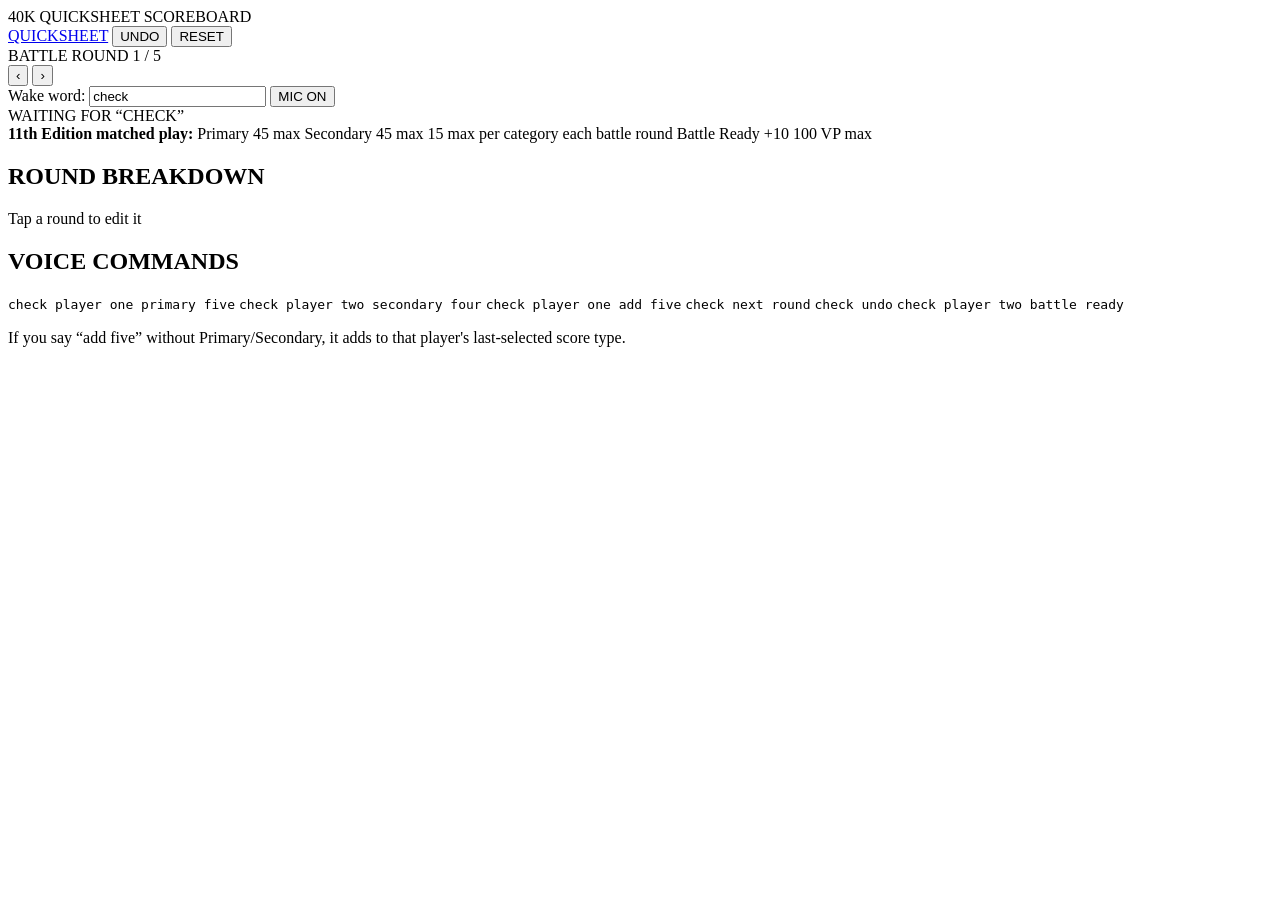
==== scoreboard/index.html @ 9adc4ce3 "Add 11th edition voice scoreboard" ====
<!doctype html>
<html lang="en">
<head>
  <meta charset="utf-8">
  <meta name="viewport" content="width=device-width, initial-scale=1, viewport-fit=cover">
  <meta name="theme-color" content="#0e1a22">
  <title>40K QuickSheet Scoreboard</title>
  <link rel="stylesheet" href="scoreboard.css?v=0.1">
</head>
<body>
  <div id="scoreApp">
    <header class="score-topbar">
      <div class="score-brand">40K QUICKSHEET <span>SCOREBOARD</span></div>
      <div class="top-actions">
        <a class="btn subtle" href="../">QUICKSHEET</a>
        <button id="undoBtn" class="btn subtle" type="button">UNDO</button>
        <button id="resetBtn" class="btn danger" type="button">RESET</button>
      </div>
      <div class="voice-row">
        <div id="roundLabel" class="round-pill">BATTLE ROUND 1 / 5</div>
        <button id="prevRound" class="round-btn" type="button">‹</button>
        <button id="nextRound" class="round-btn" type="button">›</button>
        <div class="grow"></div>
        <label for="wakeWord">Wake word:</label>
        <input id="wakeWord" class="wake-input" value="check" autocomplete="off" spellcheck="false">
        <button id="micToggle" class="btn mic-on" type="button">MIC ON</button>
        <div id="voiceStatus" class="voice-status"><span class="voice-dot"></span>WAITING FOR “CHECK”</div>
      </div>
    </header>

    <main>
      <section class="rules-strip">
        <strong>11th Edition matched play:</strong>
        <span>Primary 45 max</span>
        <span>Secondary 45 max</span>
        <span>15 max per category each battle round</span>
        <span>Battle Ready +10</span>
        <span>100 VP max</span>
      </section>

      <section id="players" class="players"></section>

      <section class="round-history">
        <div class="history-head">
          <h2>ROUND BREAKDOWN</h2>
          <div class="hint">Tap a round to edit it</div>
        </div>
        <div id="roundGrid" class="round-grid"></div>
      </section>

      <section class="voice-help">
        <h2>VOICE COMMANDS</h2>
        <div class="commands">
          <code>check player one primary five</code>
          <code>check player two secondary four</code>
          <code>check player one add five</code>
          <code>check next round</code>
          <code>check undo</code>
          <code>check player two battle ready</code>
        </div>
        <p id="commandNote">If you say “add five” without Primary/Secondary, it adds to that player's last-selected score type.</p>
      </section>
    </main>

    <div id="toast" class="toast" aria-live="polite"></div>

    <dialog id="resetDialog">
      <form method="dialog" class="dialog-card">
        <h2>Reset scoreboard?</h2>
        <p>This clears both players and all five battle rounds.</p>
        <div class="dialog-actions">
          <button value="cancel" class="btn subtle">CANCEL</button>
          <button id="confirmReset" value="default" class="btn danger">RESET SCORES</button>
        </div>
      </form>
    </dialog>

    <script src="scoreboard.js?v=0.1"></script>
  </div>
</body>
</html>
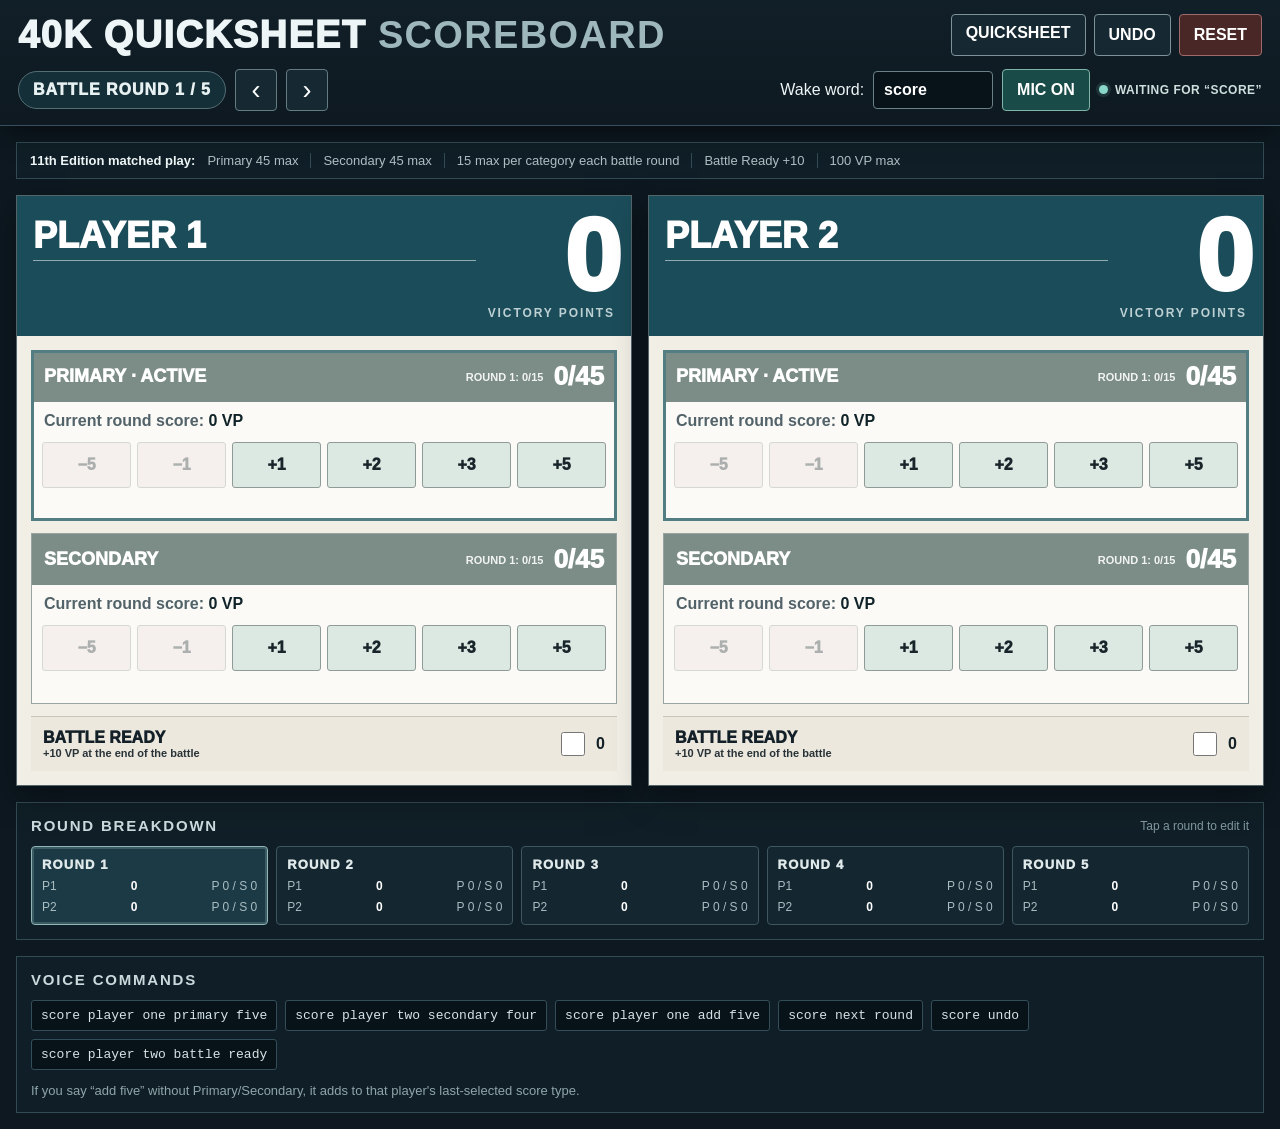
==== commit 59d469b6: "Update scoreboard wake word labels" ====
--- a/scoreboard/index.html
+++ b/scoreboard/index.html
@@ -22,9 +22,9 @@
         <button id="nextRound" class="round-btn" type="button">›</button>
         <div class="grow"></div>
         <label for="wakeWord">Wake word:</label>
-        <input id="wakeWord" class="wake-input" value="check" autocomplete="off" spellcheck="false">
+        <input id="wakeWord" class="wake-input" value="score" autocomplete="off" spellcheck="false">
         <button id="micToggle" class="btn mic-on" type="button">MIC ON</button>
-        <div id="voiceStatus" class="voice-status"><span class="voice-dot"></span>WAITING FOR “CHECK”</div>
+        <div id="voiceStatus" class="voice-status"><span class="voice-dot"></span>WAITING FOR “SCORE”</div>
       </div>
     </header>
 
@@ -51,12 +51,12 @@
       <section class="voice-help">
         <h2>VOICE COMMANDS</h2>
         <div class="commands">
-          <code>check player one primary five</code>
-          <code>check player two secondary four</code>
-          <code>check player one add five</code>
-          <code>check next round</code>
-          <code>check undo</code>
-          <code>check player two battle ready</code>
+          <code>score player one primary five</code>
+          <code>score player two secondary four</code>
+          <code>score player one add five</code>
+          <code>score next round</code>
+          <code>score undo</code>
+          <code>score player two battle ready</code>
         </div>
         <p id="commandNote">If you say “add five” without Primary/Secondary, it adds to that player's last-selected score type.</p>
       </section>
--- a/scoreboard/scoreboard.css
+++ b/scoreboard/scoreboard.css
@@ -0,0 +1,74 @@
+:root{
+  --bg:#0d1820;--bg2:#111f28;--panel:#142731;--panel2:#183440;--line:#36515b;
+  --text:#edf5f6;--muted:#9bb0b6;--teal:#2f7077;--green:#477a68;--red:#7c4141;
+  --paper:#f1eee6;--ink:#142027;--gold:#c4ae72;
+}
+*{box-sizing:border-box}
+html,body,#scoreApp{margin:0;min-height:100%;background:var(--bg);color:var(--text)}
+body{font-family:Inter,Segoe UI,Arial,sans-serif}
+button,input,a{font:inherit}
+button,a{touch-action:manipulation}
+.score-topbar{position:sticky;top:0;z-index:10;background:linear-gradient(180deg,#111f28,#0e1921);border-bottom:1px solid var(--line);padding:14px 18px;box-shadow:0 8px 24px #0006}
+.score-brand{font-size:clamp(22px,3vw,38px);font-weight:950;letter-spacing:.035em}
+.score-brand span{font-weight:700;color:#9db7bc}
+.top-actions{position:absolute;right:18px;top:14px;display:flex;gap:8px}
+.btn{border:1px solid #7d9299;background:#1b3b47;color:white;border-radius:4px;min-height:42px;padding:9px 14px;font-weight:900;text-decoration:none;cursor:pointer}
+.btn.subtle{background:#162932}.btn.danger{background:#4a2727;border-color:#a06a6a}
+.btn:hover{filter:brightness(1.13)}
+.voice-row{display:flex;align-items:center;gap:9px;margin-top:12px;min-width:0;flex-wrap:wrap}
+.grow{flex:1}
+.round-pill{font-weight:950;letter-spacing:.06em;color:#e8f1f1;background:#152f39;border:1px solid #536d75;border-radius:999px;padding:9px 14px}
+.round-btn{width:42px;height:42px;border-radius:4px;border:1px solid #647b82;background:#162932;color:white;font-size:27px;cursor:pointer}
+.wake-input{width:120px;background:#081319;border:1px solid #6b8188;color:white;padding:9px 10px;border-radius:4px;font-weight:900}
+.mic-on{background:#194b48;border-color:#7fb4a7}.mic-off{background:#402a2a;border-color:#a87878}
+.voice-status{font-size:12px;font-weight:900;letter-spacing:.04em;color:#cde0de;white-space:nowrap}
+.voice-dot{display:inline-block;width:9px;height:9px;border-radius:50%;background:#88d7c8;margin-right:7px;box-shadow:0 0 0 3px #88d7c822}
+main{padding:16px;max-width:1500px;margin:0 auto}
+.rules-strip{display:flex;gap:12px;align-items:center;flex-wrap:wrap;border:1px solid #334b55;background:#101f27;padding:10px 13px;color:#aebfc4;font-size:13px}
+.rules-strip strong{color:#eef5f6}.rules-strip span{padding-right:12px;border-right:1px solid #334b55}.rules-strip span:last-child{border:0}
+.players{display:grid;grid-template-columns:1fr 1fr;gap:16px;margin-top:16px}
+.player-card{background:var(--paper);color:var(--ink);border:1px solid #53656b;box-shadow:0 12px 32px #0005;min-width:0}
+.player-head{display:grid;grid-template-columns:1fr auto;gap:12px;align-items:start;background:#1b4c59;color:white;padding:16px}
+.player-name{font-size:clamp(22px,3vw,36px);font-weight:950;background:transparent;border:0;border-bottom:1px solid #91abb1;color:white;min-width:0;width:100%;padding:3px 0}
+.player-name:focus{outline:2px solid #d5ece8;outline-offset:3px}
+.total{text-align:right}
+.total-num{font-size:clamp(58px,8vw,108px);line-height:.85;font-weight:1000;letter-spacing:-.055em}
+.total-label{font-size:12px;font-weight:900;letter-spacing:.16em;color:#bdd0d4;margin-top:7px}
+.score-body{padding:14px}
+.score-type{border:1px solid #9aa4a2;margin-bottom:12px;background:#fbfaf6}
+.score-type.active{outline:3px solid #527d82;outline-offset:-3px}
+.score-type-head{display:grid;grid-template-columns:1fr auto auto;align-items:center;gap:10px;background:#7c8d88;color:white;padding:10px 12px;cursor:pointer}
+.score-type-title{font-size:18px;font-weight:950}
+.score-type-total{font-size:26px;font-weight:1000}
+.score-type-cap{font-size:11px;opacity:.9;font-weight:800}
+.current-round{padding:10px 12px 4px;font-weight:800;color:#526269}
+.current-round strong{color:#102329}
+.score-buttons{display:grid;grid-template-columns:repeat(6,1fr);gap:6px;padding:8px 10px 12px}
+.score-btn{min-height:46px;border:1px solid #8f9b98;background:#e3e4df;color:#18252a;font-weight:950;border-radius:3px;cursor:pointer}
+.score-btn.plus{background:#dce9e3}.score-btn.minus{background:#eadfdd}
+.score-btn:disabled{opacity:.35;cursor:not-allowed}
+.battle-ready{display:flex;align-items:center;justify-content:space-between;gap:12px;padding:12px;border-top:1px solid #c9c5ba;background:#ece8de}
+.battle-ready label{font-weight:950}
+.switch{display:flex;align-items:center;gap:8px}
+.switch input{width:24px;height:24px}
+.cap-warning{min-height:20px;color:#8f3e37;font-size:12px;font-weight:800;padding:0 12px 10px}
+.round-history,.voice-help{margin-top:16px;border:1px solid #334b55;background:#101f27;padding:14px}
+.history-head{display:flex;align-items:center;justify-content:space-between;gap:12px}.history-head h2,.voice-help h2{font-size:15px;letter-spacing:.12em;margin:0;color:#c9d9dc}.hint{color:#81979d;font-size:12px}
+.round-grid{display:grid;grid-template-columns:repeat(5,1fr);gap:8px;margin-top:12px}
+.round-card{border:1px solid #3d5660;background:#142630;color:#dfe9ea;border-radius:4px;padding:10px;cursor:pointer;text-align:left}
+.round-card.active{border-color:#91b6b7;background:#1c3a46;box-shadow:inset 0 0 0 2px #91b6b744}
+.round-no{font-weight:950;font-size:13px;letter-spacing:.09em}.round-row{display:flex;justify-content:space-between;gap:8px;margin-top:7px;font-size:12px;color:#a9bdc1}.round-row b{color:white}
+.commands{display:flex;gap:8px;flex-wrap:wrap;margin-top:12px}.commands code{background:#081319;border:1px solid #334e58;padding:7px 9px;border-radius:3px;color:#d4e3e5}.voice-help p{color:#8fa5aa;margin-bottom:0;font-size:13px}
+.toast{position:fixed;left:50%;bottom:24px;transform:translate(-50%,18px);background:#18323d;border:1px solid #7c979f;padding:11px 17px;opacity:0;pointer-events:none;transition:.16s;z-index:30;box-shadow:0 8px 28px #0008}.toast.show{opacity:1;transform:translate(-50%,0)}
+dialog{border:0;background:transparent}dialog::backdrop{background:#000a}.dialog-card{background:#132630;border:1px solid #5a727a;color:white;min-width:min(440px,90vw);padding:22px}.dialog-card h2{margin-top:0}.dialog-actions{display:flex;justify-content:flex-end;gap:8px;margin-top:18px}
+@media(max-width:900px){
+  .top-actions{position:static;margin-top:10px}
+  .players{grid-template-columns:1fr}
+  .round-grid{grid-template-columns:repeat(5,minmax(115px,1fr));overflow-x:auto;padding-bottom:4px}
+  .voice-status{width:100%}
+}
+@media(max-width:520px){
+  .score-topbar{padding:12px}.score-brand{font-size:22px}.top-actions{flex-wrap:wrap}.btn{padding:8px 10px}
+  main{padding:10px}.score-buttons{grid-template-columns:repeat(3,1fr)}.player-head{grid-template-columns:1fr}.total{text-align:left}.total-num{font-size:72px}
+  .rules-strip{font-size:12px}.round-grid{grid-template-columns:repeat(5,120px)}
+}
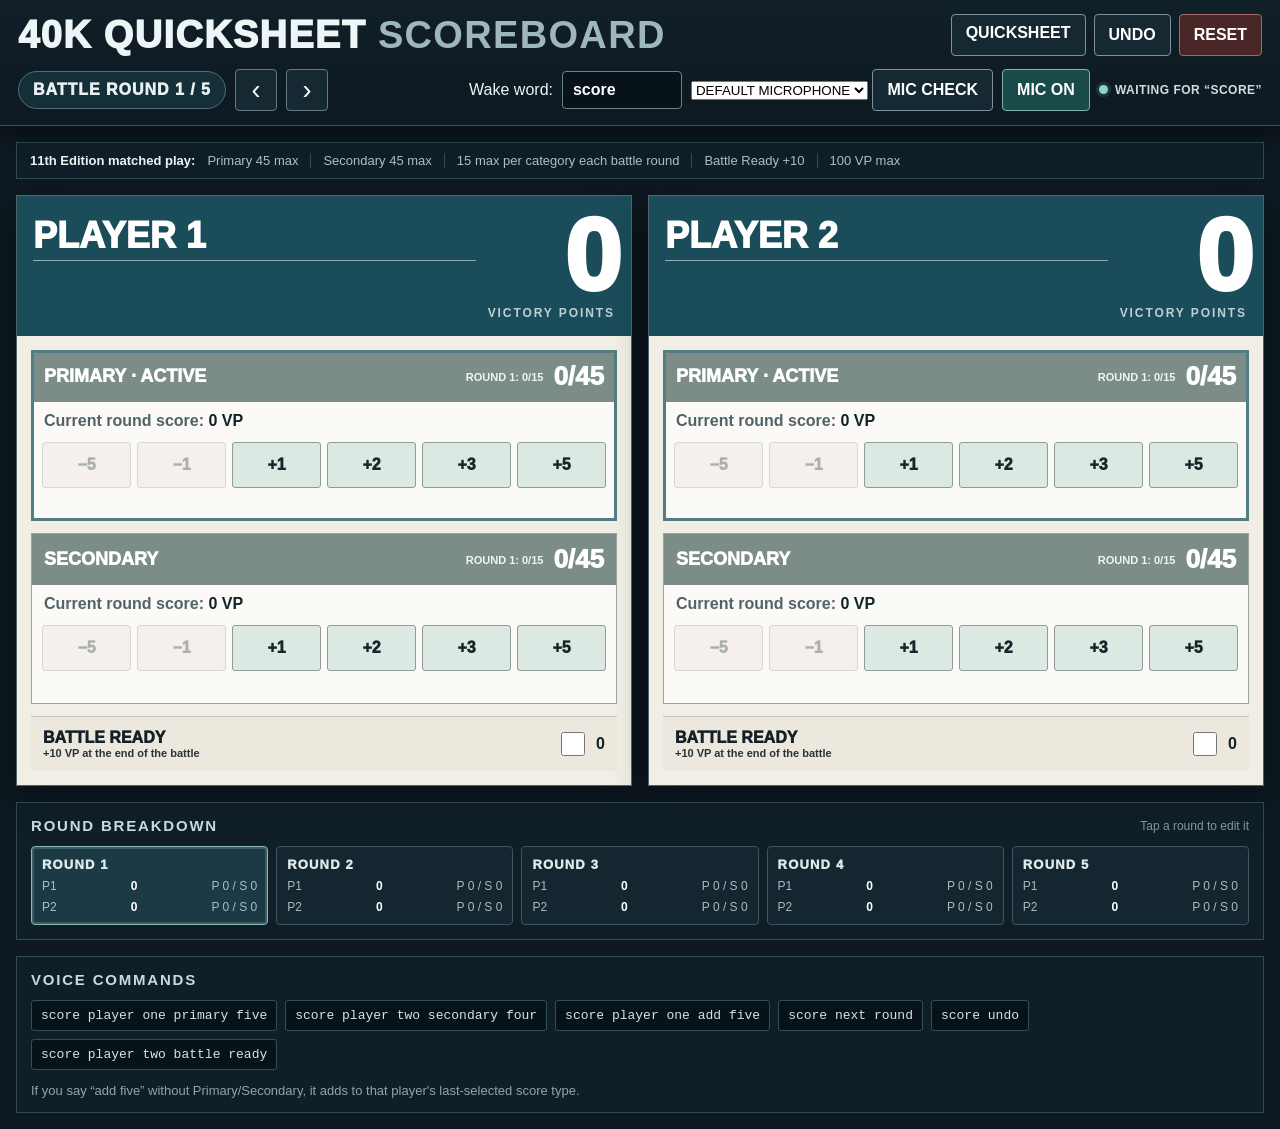
==== commit d7efd526: "Add microphone picker and mic check to scoreboard" ====
--- a/scoreboard/index.html
+++ b/scoreboard/index.html
@@ -5,7 +5,7 @@
   <meta name="viewport" content="width=device-width, initial-scale=1, viewport-fit=cover">
   <meta name="theme-color" content="#0e1a22">
   <title>40K QuickSheet Scoreboard</title>
-  <link rel="stylesheet" href="scoreboard.css?v=0.1">
+  <link rel="stylesheet" href="scoreboard.css?v=0.2">
 </head>
 <body>
   <div id="scoreApp">
@@ -23,6 +23,13 @@
         <div class="grow"></div>
         <label for="wakeWord">Wake word:</label>
         <input id="wakeWord" class="wake-input" value="score" autocomplete="off" spellcheck="false">
+        <div class="mic-picker">
+          <select id="micSelect" class="mic-select" aria-label="Microphone">
+            <option value="">DEFAULT MICROPHONE</option>
+          </select>
+          <button id="micCheck" class="btn subtle mic-check" type="button">MIC CHECK</button>
+          <div class="mic-meter" title="Microphone level"><span id="micLevel"></span></div>
+        </div>
         <button id="micToggle" class="btn mic-on" type="button">MIC ON</button>
         <div id="voiceStatus" class="voice-status"><span class="voice-dot"></span>WAITING FOR “SCORE”</div>
       </div>
@@ -75,7 +82,7 @@
       </form>
     </dialog>
 
-    <script src="scoreboard.js?v=0.1"></script>
+    <script src="scoreboard.js?v=0.2"></script>
   </div>
 </body>
 </html>
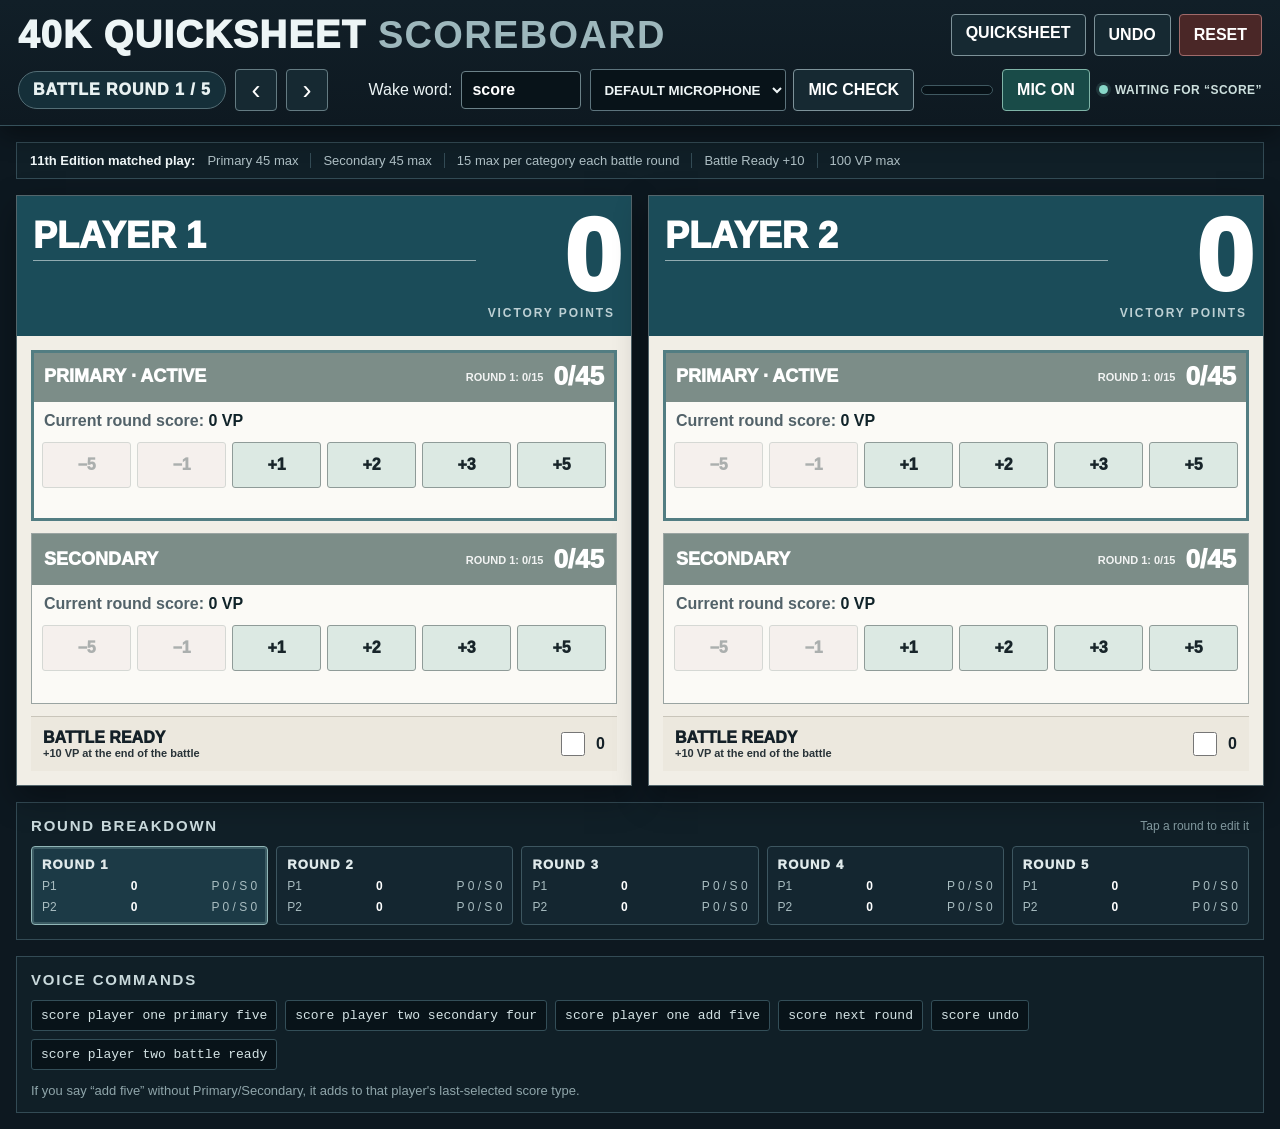
==== commit f9496b7b: "Refresh scoreboard voice script" ====
--- a/scoreboard/index.html
+++ b/scoreboard/index.html
@@ -82,7 +82,7 @@
       </form>
     </dialog>
 
-    <script src="scoreboard.js?v=0.2"></script>
+    <script src="scoreboard.js?v=0.3"></script>
   </div>
 </body>
 </html>
--- a/scoreboard/scoreboard.css
+++ b/scoreboard/scoreboard.css
@@ -72,3 +72,11 @@
   main{padding:10px}.score-buttons{grid-template-columns:repeat(3,1fr)}.player-head{grid-template-columns:1fr}.total{text-align:left}.total-num{font-size:72px}
   .rules-strip{font-size:12px}.round-grid{grid-template-columns:repeat(5,120px)}
 }
+
+.mic-picker{display:flex;align-items:center;gap:7px;min-width:0}
+.mic-select{max-width:230px;min-width:150px;height:42px;background:#081319;border:1px solid #5d747d;color:#eef5f6;border-radius:3px;padding:0 9px;font-weight:800}
+.mic-check{white-space:nowrap}
+.mic-meter{width:72px;height:10px;background:#071117;border:1px solid #405961;border-radius:999px;overflow:hidden;flex:0 0 auto}
+.mic-meter span{display:block;width:0;height:100%;background:#88d7c8;transition:width .06s linear}
+@media(max-width:1050px){.mic-picker{width:100%;order:3}.mic-select{flex:1;max-width:none}.mic-meter{width:90px}}
+@media(max-width:620px){.mic-picker{flex-wrap:wrap}.mic-select{min-width:180px}.mic-meter{flex:1;min-width:80px}}
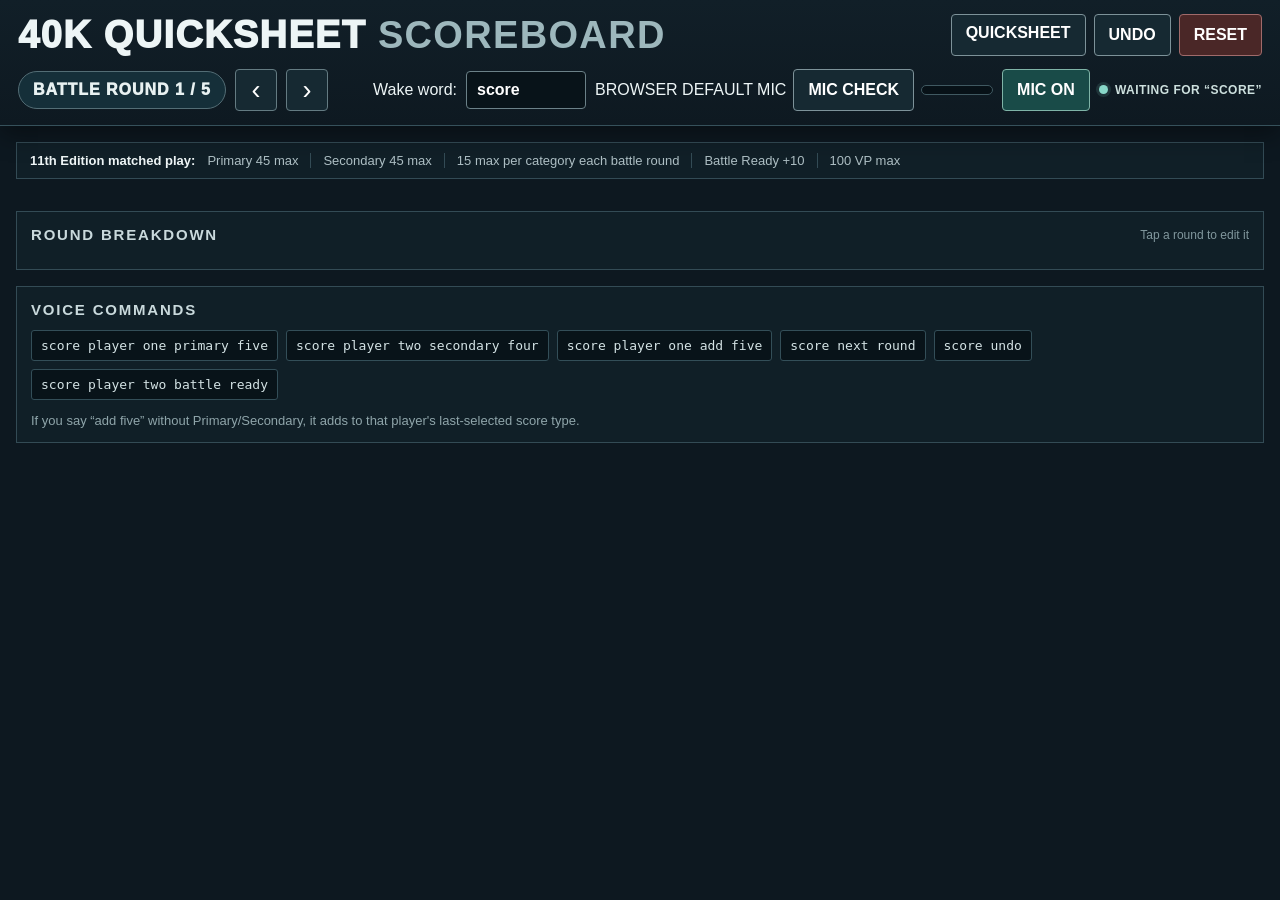
==== commit fbe2593f: "Remove misleading scoreboard microphone selector" ====
--- a/scoreboard/index.html
+++ b/scoreboard/index.html
@@ -5,7 +5,7 @@
   <meta name="viewport" content="width=device-width, initial-scale=1, viewport-fit=cover">
   <meta name="theme-color" content="#0e1a22">
   <title>40K QuickSheet Scoreboard</title>
-  <link rel="stylesheet" href="scoreboard.css?v=0.2">
+  <link rel="stylesheet" href="scoreboard.css?v=0.3">
 </head>
 <body>
   <div id="scoreApp">
@@ -24,9 +24,7 @@
         <label for="wakeWord">Wake word:</label>
         <input id="wakeWord" class="wake-input" value="score" autocomplete="off" spellcheck="false">
         <div class="mic-picker">
-          <select id="micSelect" class="mic-select" aria-label="Microphone">
-            <option value="">DEFAULT MICROPHONE</option>
-          </select>
+          <span class="mic-source">BROWSER DEFAULT MIC</span>
           <button id="micCheck" class="btn subtle mic-check" type="button">MIC CHECK</button>
           <div class="mic-meter" title="Microphone level"><span id="micLevel"></span></div>
         </div>
@@ -82,7 +80,7 @@
       </form>
     </dialog>
 
-    <script src="scoreboard.js?v=0.3"></script>
+    <script src="scoreboard.js?v=0.4"></script>
   </div>
 </body>
 </html>
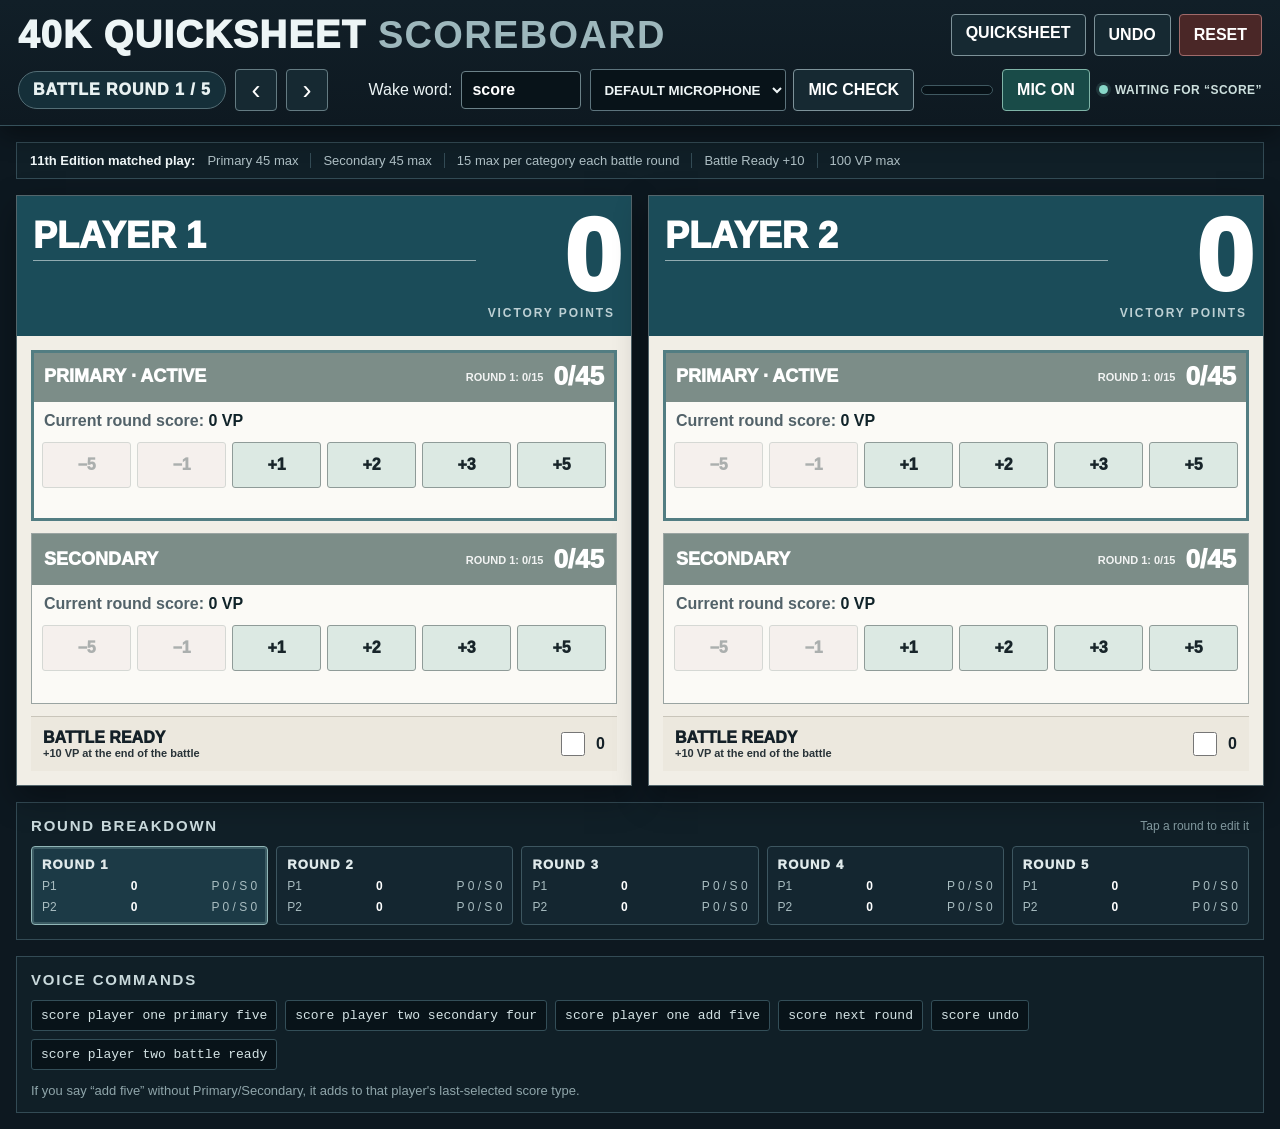
==== commit 9fa78fb3: "Restore real scoreboard microphone selector" ====
--- a/scoreboard/index.html
+++ b/scoreboard/index.html
@@ -5,7 +5,7 @@
   <meta name="viewport" content="width=device-width, initial-scale=1, viewport-fit=cover">
   <meta name="theme-color" content="#0e1a22">
   <title>40K QuickSheet Scoreboard</title>
-  <link rel="stylesheet" href="scoreboard.css?v=0.3">
+  <link rel="stylesheet" href="scoreboard.css?v=0.4">
 </head>
 <body>
   <div id="scoreApp">
@@ -24,7 +24,9 @@
         <label for="wakeWord">Wake word:</label>
         <input id="wakeWord" class="wake-input" value="score" autocomplete="off" spellcheck="false">
         <div class="mic-picker">
-          <span class="mic-source">BROWSER DEFAULT MIC</span>
+          <select id="micSelect" class="mic-select" aria-label="Microphone">
+            <option value="">DEFAULT MICROPHONE</option>
+          </select>
           <button id="micCheck" class="btn subtle mic-check" type="button">MIC CHECK</button>
           <div class="mic-meter" title="Microphone level"><span id="micLevel"></span></div>
         </div>
@@ -80,7 +82,7 @@
       </form>
     </dialog>
 
-    <script src="scoreboard.js?v=0.4"></script>
+    <script src="scoreboard.js?v=0.5"></script>
   </div>
 </body>
 </html>
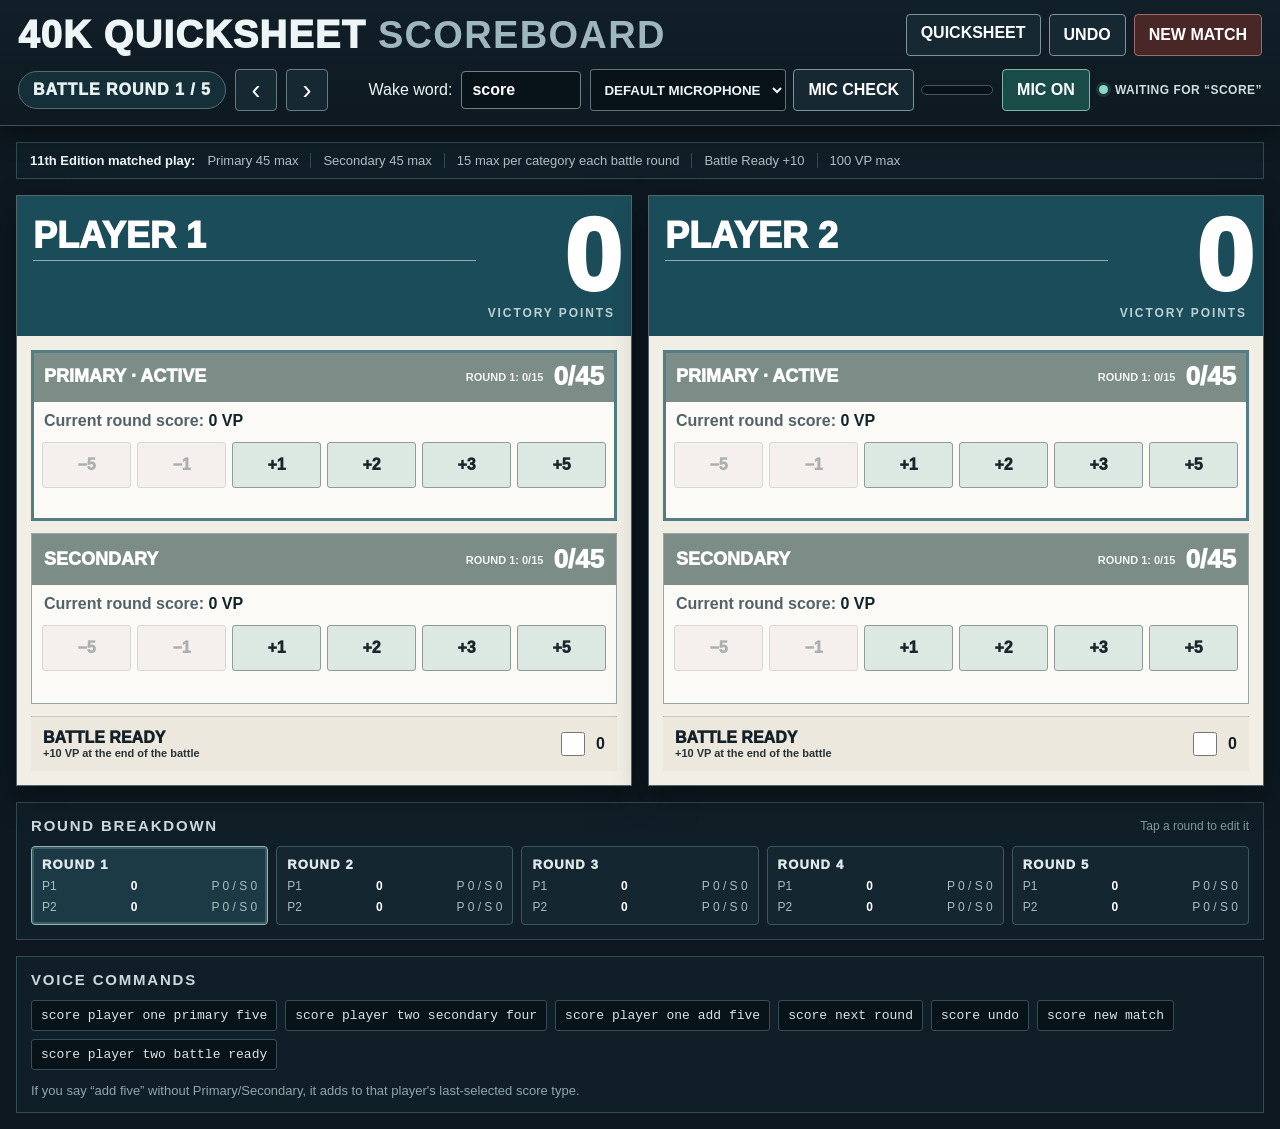
==== commit b96e6a8a: "Label scoreboard reset as New Match" ====
--- a/scoreboard/index.html
+++ b/scoreboard/index.html
@@ -14,7 +14,7 @@
       <div class="top-actions">
         <a class="btn subtle" href="../">QUICKSHEET</a>
         <button id="undoBtn" class="btn subtle" type="button">UNDO</button>
-        <button id="resetBtn" class="btn danger" type="button">RESET</button>
+        <button id="resetBtn" class="btn danger" type="button">NEW MATCH</button>
       </div>
       <div class="voice-row">
         <div id="roundLabel" class="round-pill">BATTLE ROUND 1 / 5</div>
@@ -63,6 +63,7 @@
           <code>score player one add five</code>
           <code>score next round</code>
           <code>score undo</code>
+          <code>score new match</code>
           <code>score player two battle ready</code>
         </div>
         <p id="commandNote">If you say “add five” without Primary/Secondary, it adds to that player's last-selected score type.</p>
@@ -73,16 +74,16 @@
 
     <dialog id="resetDialog">
       <form method="dialog" class="dialog-card">
-        <h2>Reset scoreboard?</h2>
-        <p>This clears both players and all five battle rounds.</p>
+        <h2>Start a new match?</h2>
+        <p>This resets both players to 0 VP and clears all five battle rounds.</p>
         <div class="dialog-actions">
           <button value="cancel" class="btn subtle">CANCEL</button>
-          <button id="confirmReset" value="default" class="btn danger">RESET SCORES</button>
+          <button id="confirmReset" value="default" class="btn danger">START NEW MATCH</button>
         </div>
       </form>
     </dialog>
 
-    <script src="scoreboard.js?v=0.5"></script>
+    <script src="scoreboard.js?v=0.7"></script>
   </div>
 </body>
 </html>
